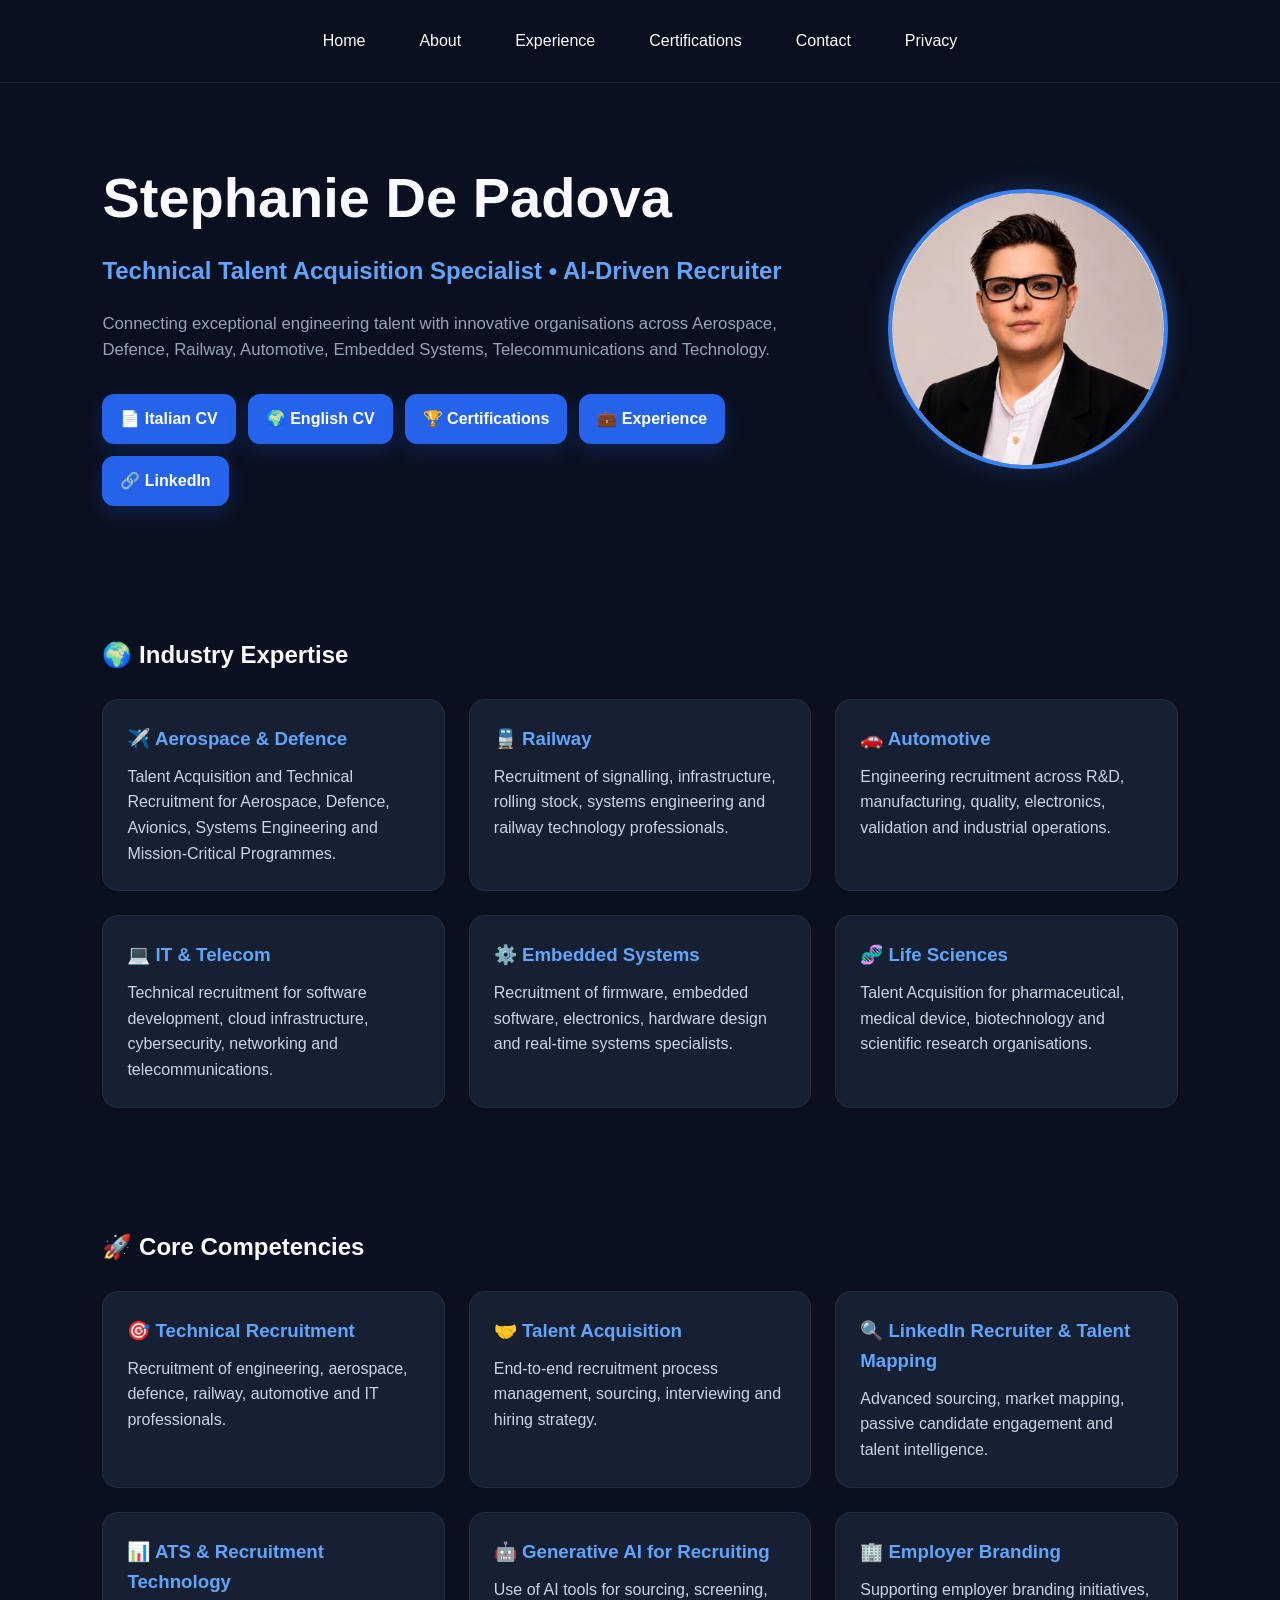
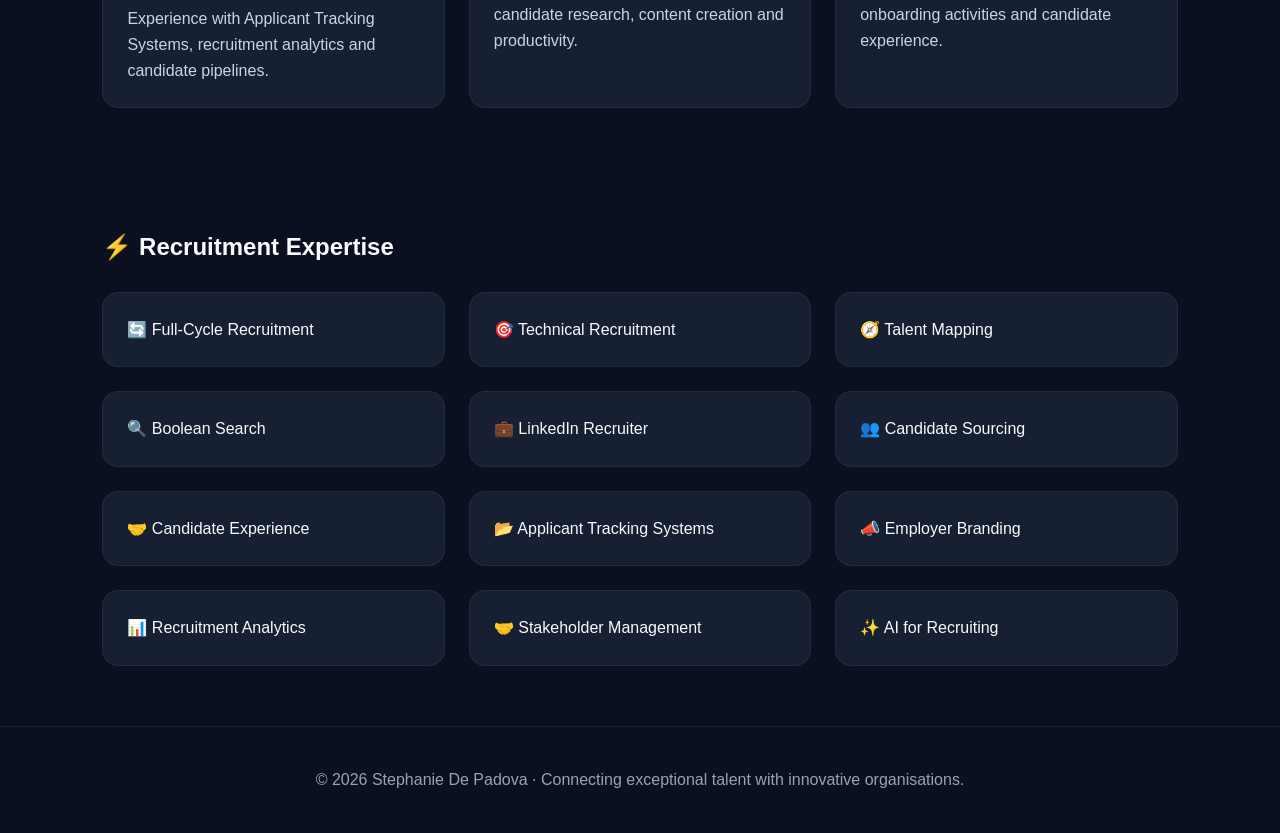
==== index.html @ dc160b80 "Update index.html" ====
<!DOCTYPE html>
<html lang="en">

<head>
    <meta charset="UTF-8">
    <meta name="viewport" content="width=device-width, initial-scale=1.0">

    <title>Stephanie De Padova | Technical Talent Acquisition Specialist</title>

    <meta name="description"
        content="Technical Talent Acquisition Specialist and AI-Driven Recruiter specialized in Aerospace, Defence, Automotive, Railway, Embedded Systems and IT Recruitment.">

    <meta name="author"
        content="Stephanie De Padova">
   
    <meta property="og:locale" content="en_GB">
    <meta name="robots" content="index, follow">
    <meta name="google-site-verification" content="EK9RQEovjqhecQRcg_iZ6jEhXy94Dq5qZXbQ8z_H9nw" />
    <link rel="canonical" href="https://stephaniedepadova-dev.github.io/">
    

    <!-- Open Graph -->
    <meta property="og:title"
        content="Stephanie De Padova | Technical Talent Acquisition Specialist">

    <meta property="og:description"
        content="Technical Talent Acquisition Specialist and AI-Driven Recruiter specialized in Aerospace, Defence, Railway, Automotive, Embedded Systems, IT, Telecommunications and Engineering Recruitment.">

<meta property="og:image"
      content="https://stephaniedepadova-dev.github.io/thumbnail.png">
<meta property="og:url"
      content="https://stephaniedepadova-dev.github.io/">
    <meta property="og:type"
        content="website">

    <meta property="og:site_name"
        content="Stephanie De Padova">

    <!-- Twitter / X -->
    <meta name="twitter:card"
        content="summary_large_image">

    <meta name="twitter:title"
        content="Stephanie De Padova | Technical Talent Acquisition Specialist">

    <meta name="twitter:description"
        content="Technical Talent Acquisition Specialist and AI-Driven Recruiter specialized in Aerospace, Defence, Railway, Automotive, Embedded Systems, IT, Telecommunications and Engineering Recruitment.">

    <meta name="twitter:image"
        content="https://stephaniedepadova-dev.github.io/thumbnail.png">

<link rel="stylesheet" href="style.css">
    <meta name="theme-color" content="#0B1020">
    <link rel="icon" href="favicon.ico" sizes="any">
    <link rel="icon" type="image/png" sizes="32x32" href="favicon-32x32.png">
    <link rel="icon" type="image/png" sizes="16x16" href="favicon-16x16.png">

<script type="application/ld+json">
{
  "@context": "https://schema.org",
  "@type": "Person",
  "@id": "https://stephaniedepadova-dev.github.io/#person",
  "name": "Stephanie De Padova",
  "jobTitle": "Technical Talent Acquisition Specialist",
  "description": "Technical Talent Acquisition Specialist and AI-Driven Recruiter specialized in Aerospace, Defence, Automotive, Railway, Embedded Systems and IT Recruitment.",
  "url": "https://stephaniedepadova-dev.github.io/",
  "image": "https://stephaniedepadova-dev.github.io/photo-site.webp",
  "email": "mailto:stephaniedepadova@gmail.com",
  "address": {
    "@type": "PostalAddress",
    "addressLocality": "Turin",
    "addressCountry": "IT"
  },
  "sameAs": [
    "https://www.linkedin.com/in/stephaniedepadova/"
  ],
  "knowsAbout": [
    "Talent Acquisition",
    "Technical Recruitment",
    "Engineering Recruitment",
    "IT Recruitment",
    "Aerospace Recruitment",
    "Defence Recruitment",
    "Automotive Recruitment",
    "Railway Recruitment",
    "Embedded Systems Recruitment",
    "Artificial Intelligence",
    "Generative AI",
    "Employer Branding",
    "LinkedIn Recruiter",
    "Boolean Search",
    "Talent Mapping",
    "Applicant Tracking Systems"
  ]
}
</script>
    
</head>
<body>

<nav>
    <div class="menu">
        <a href="index.html">Home</a>
        <a href="about.html">About</a>
        <a href="experience.html">Experience</a>
        <a href="certifications.html">Certifications</a>
        <a href="contact.html">Contact</a>
        <a href="privacy.html">Privacy</a>
    </div>
</nav>

<main>

<header class="hero">

    <div class="hero-content">

        <h1>Stephanie De Padova</h1>

        <h2>
            Technical Talent Acquisition Specialist • AI-Driven Recruiter
        </h2>

        <p>
            Connecting exceptional engineering talent with innovative organisations across Aerospace, Defence, Railway, Automotive, Embedded Systems, Telecommunications and Technology.
        </p>

        <div class="buttons">

          <a class="btn"
    href="Stephanie_De_Padova_Talent_Acquisition_Specialist_CV_IT.pdf"
    target="_blank"
    rel="noopener noreferrer">
    📄 Italian CV
</a>
     <a class="btn"
    href="Stephanie_De_Padova_Talent_Acquisition_Specialist_CV_EN.pdf"
    target="_blank"
    rel="noopener noreferrer">
    🌍 English CV
</a>
            <a class="btn"
                href="certifications.html">
                🏆 Certifications
            </a>

            <a class="btn"
                href="experience.html">
                💼 Experience
            </a>

       <a class="btn"
    href="https://www.linkedin.com/in/stephaniedepadova/"
    target="_blank"
    rel="noopener noreferrer">
    🔗 LinkedIn
</a>

        </div>

    </div>

    <div class="hero-photo">

    <img
    src="photo-site.webp"
    width="280"
    height="280"
    decoding="async"
    loading="eager"
    fetchpriority="high"
    alt="Stephanie De Padova - Technical Talent Acquisition Specialist">
    </div>

</header>

<section>

    <h2>🌍 Industry Expertise</h2>

    <div class="grid">

        <div class="card">
            <h3>✈️ Aerospace & Defence</h3>
            <p>Talent Acquisition and Technical Recruitment for Aerospace, Defence, Avionics, Systems Engineering and Mission-Critical Programmes.</p>
        </div>

        <div class="card">
            <h3>🚆 Railway</h3>
            <p>Recruitment of signalling, infrastructure, rolling stock, systems engineering and railway technology professionals.</p>
        </div>

        <div class="card">
            <h3>🚗 Automotive</h3>
            <p>Engineering recruitment across R&D, manufacturing, quality, electronics, validation and industrial operations.</p>
        </div>

        <div class="card">
            <h3>💻 IT & Telecom</h3>
            <p>Technical recruitment for software development, cloud infrastructure, cybersecurity, networking and telecommunications.</p>
        </div>

        <div class="card">
            <h3>⚙️ Embedded Systems</h3>
            <p>Recruitment of firmware, embedded software, electronics, hardware design and real-time systems specialists.</p>
        </div>

        <div class="card">
            <h3>🧬 Life Sciences</h3>
            <p>Talent Acquisition for pharmaceutical, medical device, biotechnology and scientific research organisations.</p>
        </div>

    </div>

</section>

<section>

    <h2>🚀 Core Competencies</h2>

    <div class="grid">

        <div class="card">
            <h3>🎯 Technical Recruitment</h3>
            <p>Recruitment of engineering, aerospace, defence, railway, automotive and IT professionals.</p>
        </div>

        <div class="card">
            <h3>🤝 Talent Acquisition</h3>
            <p>End-to-end recruitment process management, sourcing, interviewing and hiring strategy.</p>
        </div>

        <div class="card">
            <h3>🔍 LinkedIn Recruiter & Talent Mapping</h3>
            <p>Advanced sourcing, market mapping, passive candidate engagement and talent intelligence.</p>
        </div>

        <div class="card">
            <h3>📊 ATS & Recruitment Technology</h3>
            <p>Experience with Applicant Tracking Systems, recruitment analytics and candidate pipelines.</p>
        </div>

        <div class="card">
            <h3>🤖 Generative AI for Recruiting</h3>
            <p>Use of AI tools for sourcing, screening, candidate research, content creation and productivity.</p>
        </div>

        <div class="card">
            <h3>🏢 Employer Branding</h3>
            <p>Supporting employer branding initiatives, onboarding activities and candidate experience.</p>
        </div>

    </div>

</section>
<section>
    <h2>⚡ Recruitment Expertise</h2>

    <div class="grid">

        <div class="card">🔄 Full-Cycle Recruitment</div>
        <div class="card">🎯 Technical Recruitment</div>
        <div class="card">🧭 Talent Mapping</div>
        <div class="card">🔍 Boolean Search</div>
        <div class="card">💼 LinkedIn Recruiter</div>
        <div class="card">👥 Candidate Sourcing</div>
        <div class="card">🤝 Candidate Experience</div>
        <div class="card">📂 Applicant Tracking Systems</div>
        <div class="card">📣 Employer Branding</div>
        <div class="card">📊 Recruitment Analytics</div>
        <div class="card">🤝 Stakeholder Management</div>
        <div class="card">✨ AI for Recruiting</div>

    </div>

</section>

</main>

<footer>
  © 2026 Stephanie De Padova · Connecting exceptional talent with innovative organisations.
</footer>

<script src="main.js"></script>

</body>
</html>
---- style.css ----
:root{
--bg:#0B1020;
--card:#172033;
--primary:#3B82F6;
--primary-hover:#60A5FA;
--text:#F8FAFC;
--muted:#94A3B8;
}

*{margin:0;padding:0;box-sizing:border-box;}
html{scroll-behavior:smooth;overflow-x:hidden;}
body{
font-family:Inter,Arial,sans-serif;
background:var(--bg);
color:var(--text);
line-height:1.6;
-webkit-font-smoothing:antialiased;
-moz-osx-font-smoothing:grayscale;
text-rendering:optimizeLegibility;
overflow-x:hidden;
}

nav{
display:flex;
justify-content:center;
align-items:center;
padding:20px 8%;
background:rgba(11,16,32,.9);
border-bottom:1px solid rgba(255,255,255,.08);
position:sticky;
top:0;
z-index:1000;
backdrop-filter:blur(10px);
}

.menu{display:flex;gap:30px;flex-wrap:wrap;justify-content:center;}
nav a{
color:#fff;
text-decoration:none;
font-weight:500;
padding:8px 12px;
transition:.3s;
}
nav a:hover{color:#60A5FA;}

.hero{
max-width:1280px;
margin:auto;
padding:70px 8%;
display:grid;
grid-template-columns:1.6fr 300px;
gap:50px;
align-items:center;
}

.hero-content h1{
font-size:3.5rem;
margin-bottom:10px;
white-space:nowrap;
}

.hero-content h2{
font-size:1.5rem;
color:#60A5FA;
margin-bottom:20px;
font-weight:600;
white-space:nowrap;
}

.hero-content p{
color:var(--muted);
font-size:1.05rem;
max-width:700px;
margin-bottom:30px;
}

.buttons{display:flex;flex-wrap:wrap;gap:12px;}

.btn{
background:#2563EB;
color:#fff;
text-decoration:none;
padding:12px 18px;
border-radius:12px;
font-weight:600;
transition:.3s;
box-shadow:0 8px 20px rgba(37,99,235,.2);
}
.btn:hover{background:#1D4ED8;transform:translateY(-2px);}

.hero-photo{display:flex;justify-content:center;}
.hero-photo img{
width:280px;
height:280px;
object-fit:cover;
border-radius:50%;
border:4px solid #3B82F6;
box-shadow:0 0 25px rgba(59,130,246,.25);
}

section{max-width:1280px;margin:auto;padding:60px 8%;}
section h2{margin-bottom:25px;}

.grid{
display:grid;
grid-template-columns:repeat(auto-fit,minmax(280px,1fr));
gap:24px;
}

.card{
background:var(--card);
padding:24px;
border-radius:16px;
border:1px solid rgba(255,255,255,.05);
transition:.3s;
height:100%;
}
.card:hover{transform:translateY(-5px);box-shadow:0 15px 35px rgba(0,0,0,.25);}
.card h3{color:#60A5FA;margin-bottom:10px;}
.card p{color:#CBD5E1;}

footer{
text-align:center;
padding:40px 20px;
color:var(--muted);
border-top:1px solid rgba(255,255,255,.08);
}

@media (max-width:992px){
.hero{
grid-template-columns:1fr;
text-align:center;
padding:50px 24px;
gap:30px;
}
.hero-content{text-align:center;}
.hero-content h1{
font-size:2.4rem;
white-space:normal;
overflow-wrap:anywhere;
}
.hero-content h2{
font-size:1.3rem;
white-space:normal;
line-height:1.4;
}
.hero-content p{
margin:0 auto 30px;
max-width:700px;
}
.buttons{justify-content:center;}
.hero-photo{
order:-1;
margin:0;
}
.hero-photo img{
width:220px;
height:220px;
}
}

@media (max-width:768px){
nav{padding:15px;}
.menu{gap:10px;}

.hero{
display:flex;
flex-direction:column;
padding:40px 20px;
gap:24px;
text-align:center;
}

.hero-photo{order:-1;}
.hero-photo img{
width:180px;
height:180px;
}

.hero-content h1{
font-size:2rem;
white-space:normal;
overflow-wrap:anywhere;
line-height:1.2;
}

.hero-content h2{
font-size:1.15rem;
line-height:1.4;
white-space:normal;
}

.hero-content p{
font-size:1rem;
margin:0 auto 25px;
}

.buttons{
display:flex;
flex-direction:column;
align-items:center;
width:100%;
}

.btn{
width:100%;
max-width:300px;
text-align:center;
}
}

nav a:focus-visible,
.btn:focus-visible{
outline:2px solid #60A5FA;
outline-offset:4px;
}

::selection{
background:#3B82F6;
color:#fff;
}
/* CONTACT LINKS */

.linkedin-link,
.contact-link{
    color:#60A5FA;
    text-decoration:none;
    font-weight:600;
    transition:.3s ease;
}
.linkedin-link:link,
.linkedin-link:visited,
.contact-link:link,
.contact-link:visited{
    color:#60A5FA;
}

.linkedin-link:hover,
.contact-link:hover{
    color:#FFFFFF;
}
/* CONTACT */

.contact-link,
.contact-link:link,
.contact-link:visited{
color:#60A5FA;
text-decoration:none;
font-weight:600;
}

.contact-link:hover{
color:#FFFFFF;
}
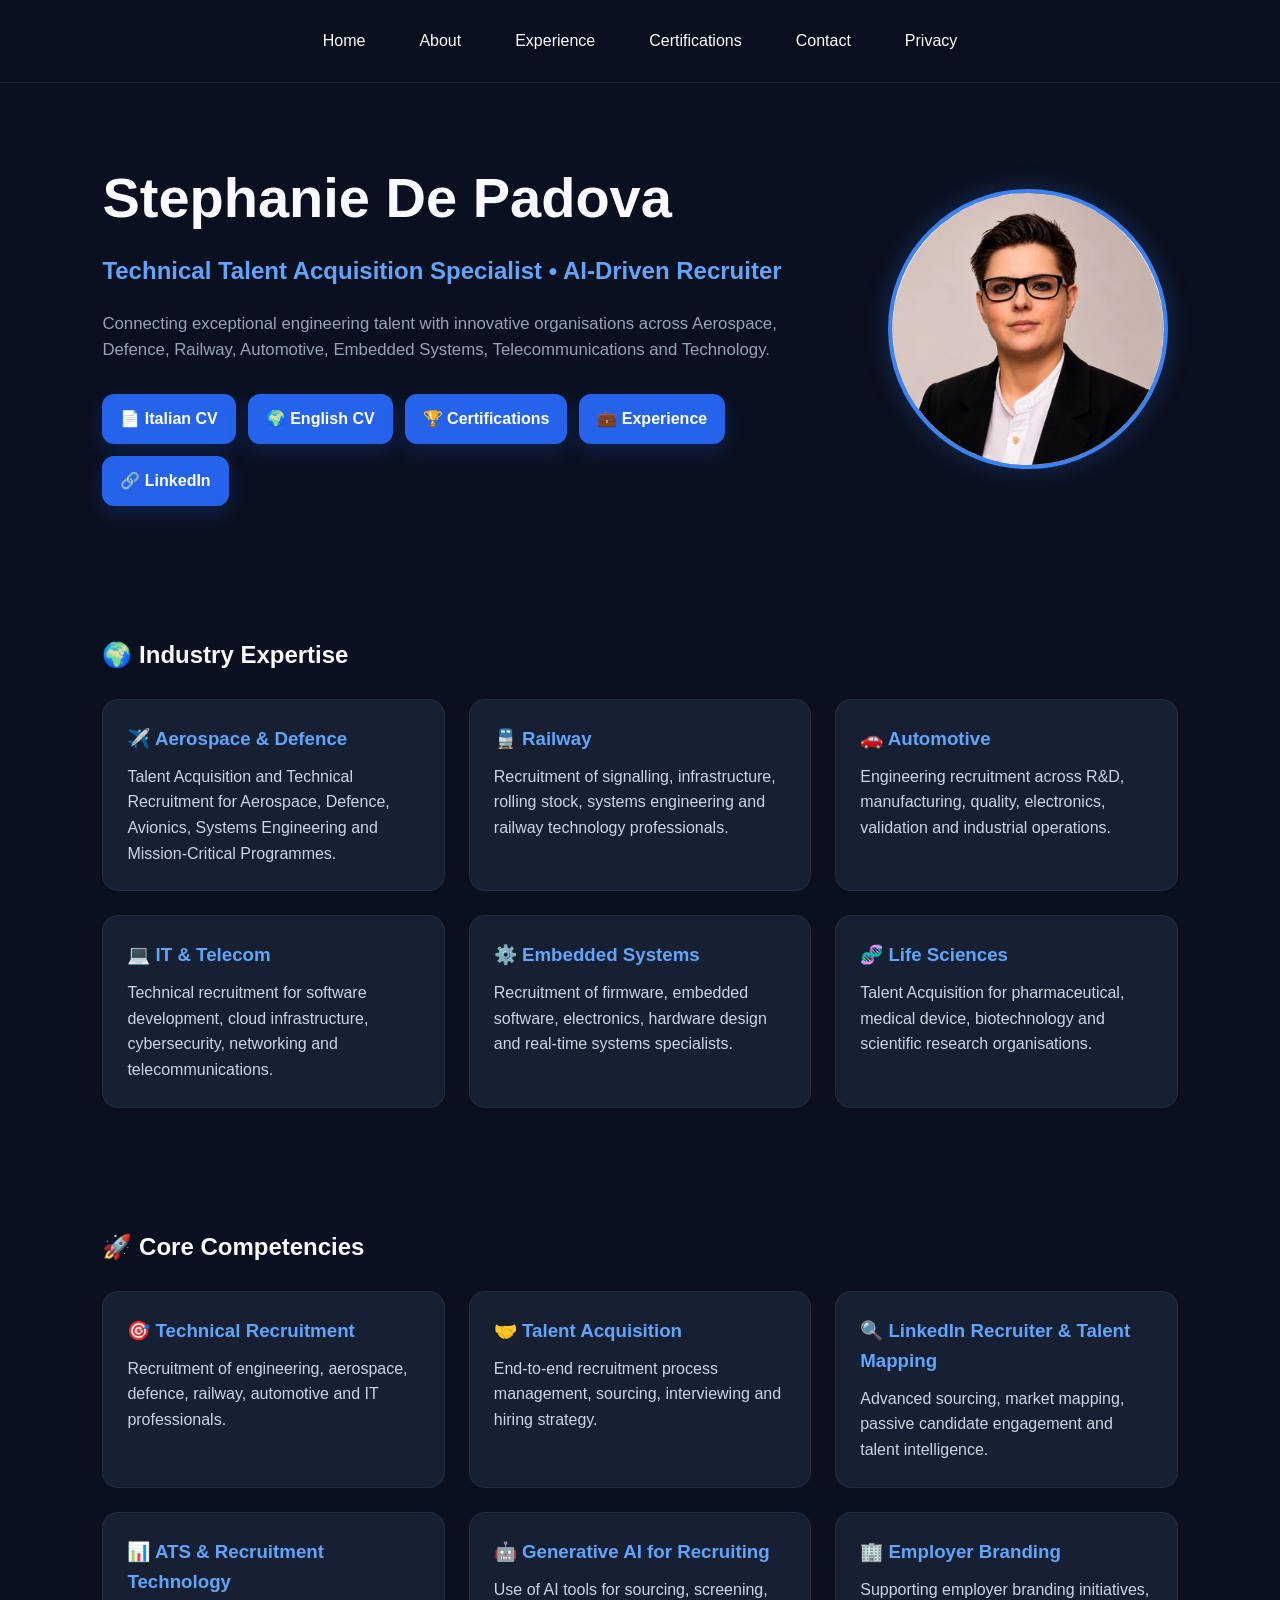
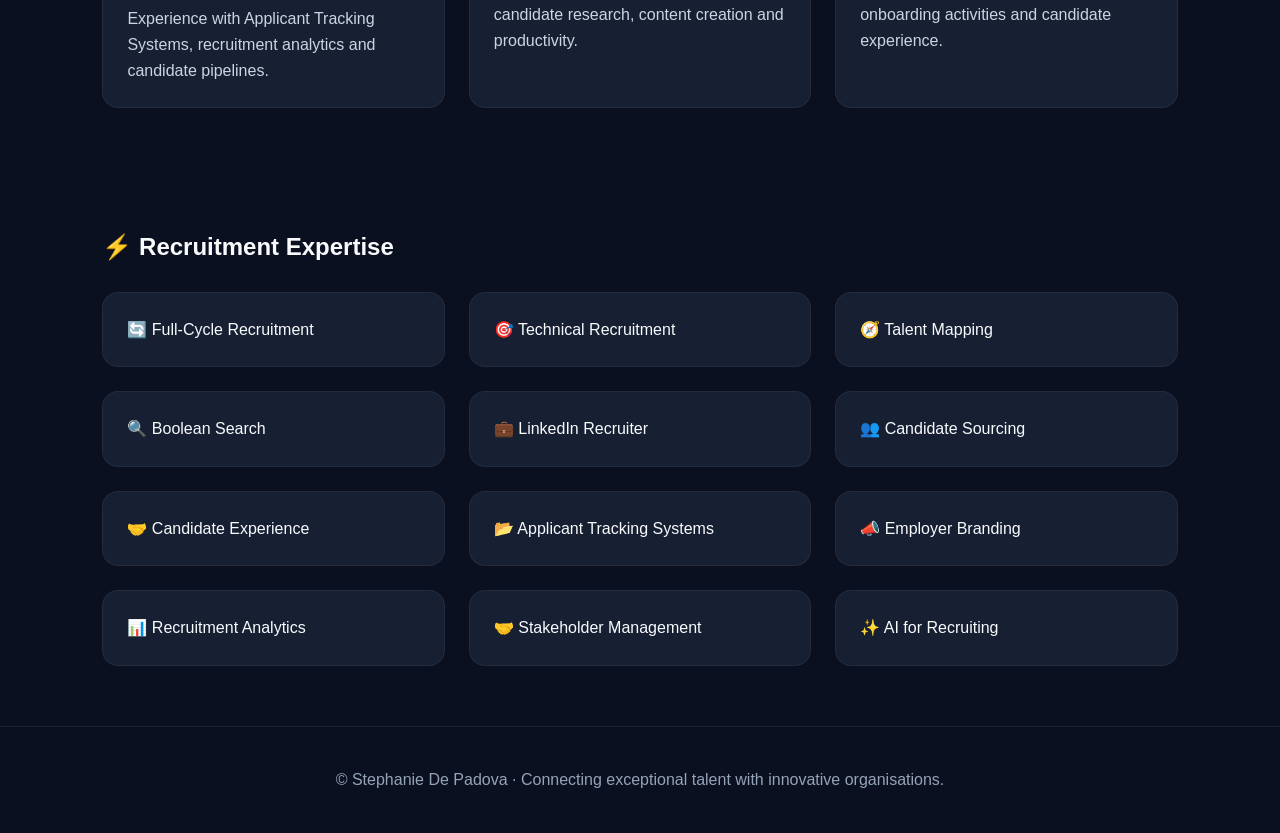
==== commit be5d525d: "Update index.html" ====
--- a/index.html
+++ b/index.html
@@ -5,7 +5,7 @@
     <meta charset="UTF-8">
     <meta name="viewport" content="width=device-width, initial-scale=1.0">
 
-    <title>Stephanie De Padova | Technical Talent Acquisition Specialist</title>
+    <title>Stephanie De Padova | Talent Acquisition Specialist | Engineering & Technology Recruitment</title>
 
     <meta name="description"
         content="Technical Talent Acquisition Specialist and AI-Driven Recruiter specialized in Aerospace, Defence, Automotive, Railway, Embedded Systems and IT Recruitment.">
@@ -21,7 +21,7 @@
 
     <!-- Open Graph -->
     <meta property="og:title"
-        content="Stephanie De Padova | Technical Talent Acquisition Specialist">
+      content="Stephanie De Padova | Talent Acquisition Specialist | Engineering & Technology Recruitment">
 
     <meta property="og:description"
         content="Technical Talent Acquisition Specialist and AI-Driven Recruiter specialized in Aerospace, Defence, Railway, Automotive, Embedded Systems, IT, Telecommunications and Engineering Recruitment.">
@@ -40,8 +40,8 @@
     <meta name="twitter:card"
         content="summary_large_image">
 
-    <meta name="twitter:title"
-        content="Stephanie De Padova | Technical Talent Acquisition Specialist">
+<meta name="twitter:title"
+      content="Stephanie De Padova | Talent Acquisition Specialist | Engineering & Technology Recruitment">
 
     <meta name="twitter:description"
         content="Technical Talent Acquisition Specialist and AI-Driven Recruiter specialized in Aerospace, Defence, Railway, Automotive, Embedded Systems, IT, Telecommunications and Engineering Recruitment.">
@@ -54,43 +54,56 @@
     <link rel="icon" href="favicon.ico" sizes="any">
     <link rel="icon" type="image/png" sizes="32x32" href="favicon-32x32.png">
     <link rel="icon" type="image/png" sizes="16x16" href="favicon-16x16.png">
-
+    <link rel="apple-touch-icon" sizes="180x180" href="apple-touch-icon.png">
+    <link rel="manifest" href="site.webmanifest">
 <script type="application/ld+json">
 {
   "@context": "https://schema.org",
-  "@type": "Person",
-  "@id": "https://stephaniedepadova-dev.github.io/#person",
-  "name": "Stephanie De Padova",
-  "jobTitle": "Technical Talent Acquisition Specialist",
-  "description": "Technical Talent Acquisition Specialist and AI-Driven Recruiter specialized in Aerospace, Defence, Automotive, Railway, Embedded Systems and IT Recruitment.",
-  "url": "https://stephaniedepadova-dev.github.io/",
-  "image": "https://stephaniedepadova-dev.github.io/photo-site.webp",
-  "email": "mailto:stephaniedepadova@gmail.com",
-  "address": {
-    "@type": "PostalAddress",
-    "addressLocality": "Turin",
-    "addressCountry": "IT"
-  },
-  "sameAs": [
-    "https://www.linkedin.com/in/stephaniedepadova/"
-  ],
-  "knowsAbout": [
-    "Talent Acquisition",
-    "Technical Recruitment",
-    "Engineering Recruitment",
-    "IT Recruitment",
-    "Aerospace Recruitment",
-    "Defence Recruitment",
-    "Automotive Recruitment",
-    "Railway Recruitment",
-    "Embedded Systems Recruitment",
-    "Artificial Intelligence",
-    "Generative AI",
-    "Employer Branding",
-    "LinkedIn Recruiter",
-    "Boolean Search",
-    "Talent Mapping",
-    "Applicant Tracking Systems"
+  "@graph": [
+    {
+      "@type": "Person",
+      "@id": "https://stephaniedepadova-dev.github.io/#person",
+      "name": "Stephanie De Padova",
+      "jobTitle": "Talent Acquisition Specialist",
+      "description": "Technical Talent Acquisition Specialist specializing in Engineering, Aerospace, Defence, Automotive, Railway and IT Recruitment.",
+      "url": "https://stephaniedepadova-dev.github.io/",
+      "image": "https://stephaniedepadova-dev.github.io/photo-site.webp",
+      "email": "mailto:stephaniedepadova@gmail.com",
+      "address": {
+        "@type": "PostalAddress",
+        "addressLocality": "Turin",
+        "addressCountry": "IT"
+      },
+      "sameAs": [
+        "https://www.linkedin.com/in/stephaniedepadova/"
+      ],
+      "knowsAbout": [
+        "Talent Acquisition",
+        "Technical Recruitment",
+        "Engineering Recruitment",
+        "IT Recruitment",
+        "Artificial Intelligence",
+        "Employer Branding",
+        "Boolean Search",
+        "Talent Mapping",
+        "LinkedIn Recruiter"
+      ],
+      "knowsLanguage": [
+        "English",
+        "Italian"
+      ]
+    },
+    {
+      "@type": "WebSite",
+      "@id": "https://stephaniedepadova-dev.github.io/#website",
+      "url": "https://stephaniedepadova-dev.github.io/",
+      "name": "Stephanie De Padova",
+      "description": "Portfolio of Stephanie De Padova - Talent Acquisition Specialist",
+      "publisher": {
+        "@id": "https://stephaniedepadova-dev.github.io/#person"
+      },
+      "inLanguage": "en"
+    }
   ]
 }
 </script>
@@ -278,7 +291,7 @@
 </main>
 
 <footer>
-  © 2026 Stephanie De Padova · Connecting exceptional talent with innovative organisations.
+   © <span id="current-year"></span> Stephanie De Padova · Connecting exceptional talent with innovative organisations.
 </footer>
 
 <script src="main.js"></script>
--- a/style.css
+++ b/style.css
@@ -56,7 +56,7 @@
 .hero-content h1{
 font-size:3.5rem;
 margin-bottom:10px;
-white-space:nowrap;
+white-space:normal;
 }
 
 .hero-content h2{
@@ -64,7 +64,7 @@
 color:#60A5FA;
 margin-bottom:20px;
 font-weight:600;
-white-space:nowrap;
+white-space:normal;
 }
 
 .hero-content p{
@@ -74,7 +74,12 @@
 margin-bottom:30px;
 }
 
-.buttons{display:flex;flex-wrap:wrap;gap:12px;}
+.buttons{
+    display:flex;
+    flex-wrap:wrap;
+    gap:12px;
+    align-items:center;   /* facoltativo ma va bene */
+}
 
 .btn{
 background:#2563EB;
@@ -114,8 +119,24 @@
 border:1px solid rgba(255,255,255,.05);
 transition:.3s;
 height:100%;
-}
-.card:hover{transform:translateY(-5px);box-shadow:0 15px 35px rgba(0,0,0,.25);}
+color:inherit;
+text-decoration:none;
+display:block;
+}
+.card:hover{
+transform:translateY(-5px);
+box-shadow:0 15px 35px rgba(0,0,0,.25);
+text-decoration:none;
+}
+.card:link,
+.card:visited{
+color:inherit;
+text-decoration:none;
+}
+
+.card:hover h3{
+color:#8BB9FF;
+}
 .card h3{color:#60A5FA;margin-bottom:10px;}
 .card p{color:#CBD5E1;}
 
@@ -219,6 +240,11 @@
 background:#3B82F6;
 color:#fff;
 }
+.contact-link:focus-visible{
+    outline:2px solid #60A5FA;
+    outline-offset:4px;
+}
+
 /* CONTACT LINKS */
 
 .linkedin-link,
@@ -228,6 +254,7 @@
     font-weight:600;
     transition:.3s ease;
 }
+
 .linkedin-link:link,
 .linkedin-link:visited,
 .contact-link:link,
@@ -239,16 +266,8 @@
 .contact-link:hover{
     color:#FFFFFF;
 }
-/* CONTACT */
-
-.contact-link,
-.contact-link:link,
-.contact-link:visited{
-color:#60A5FA;
-text-decoration:none;
-font-weight:600;
-}
-
-.contact-link:hover{
-color:#FFFFFF;
-}
+
+.contact-link:focus-visible{
+    outline:2px solid #60A5FA;
+    outline-offset:4px;
+}
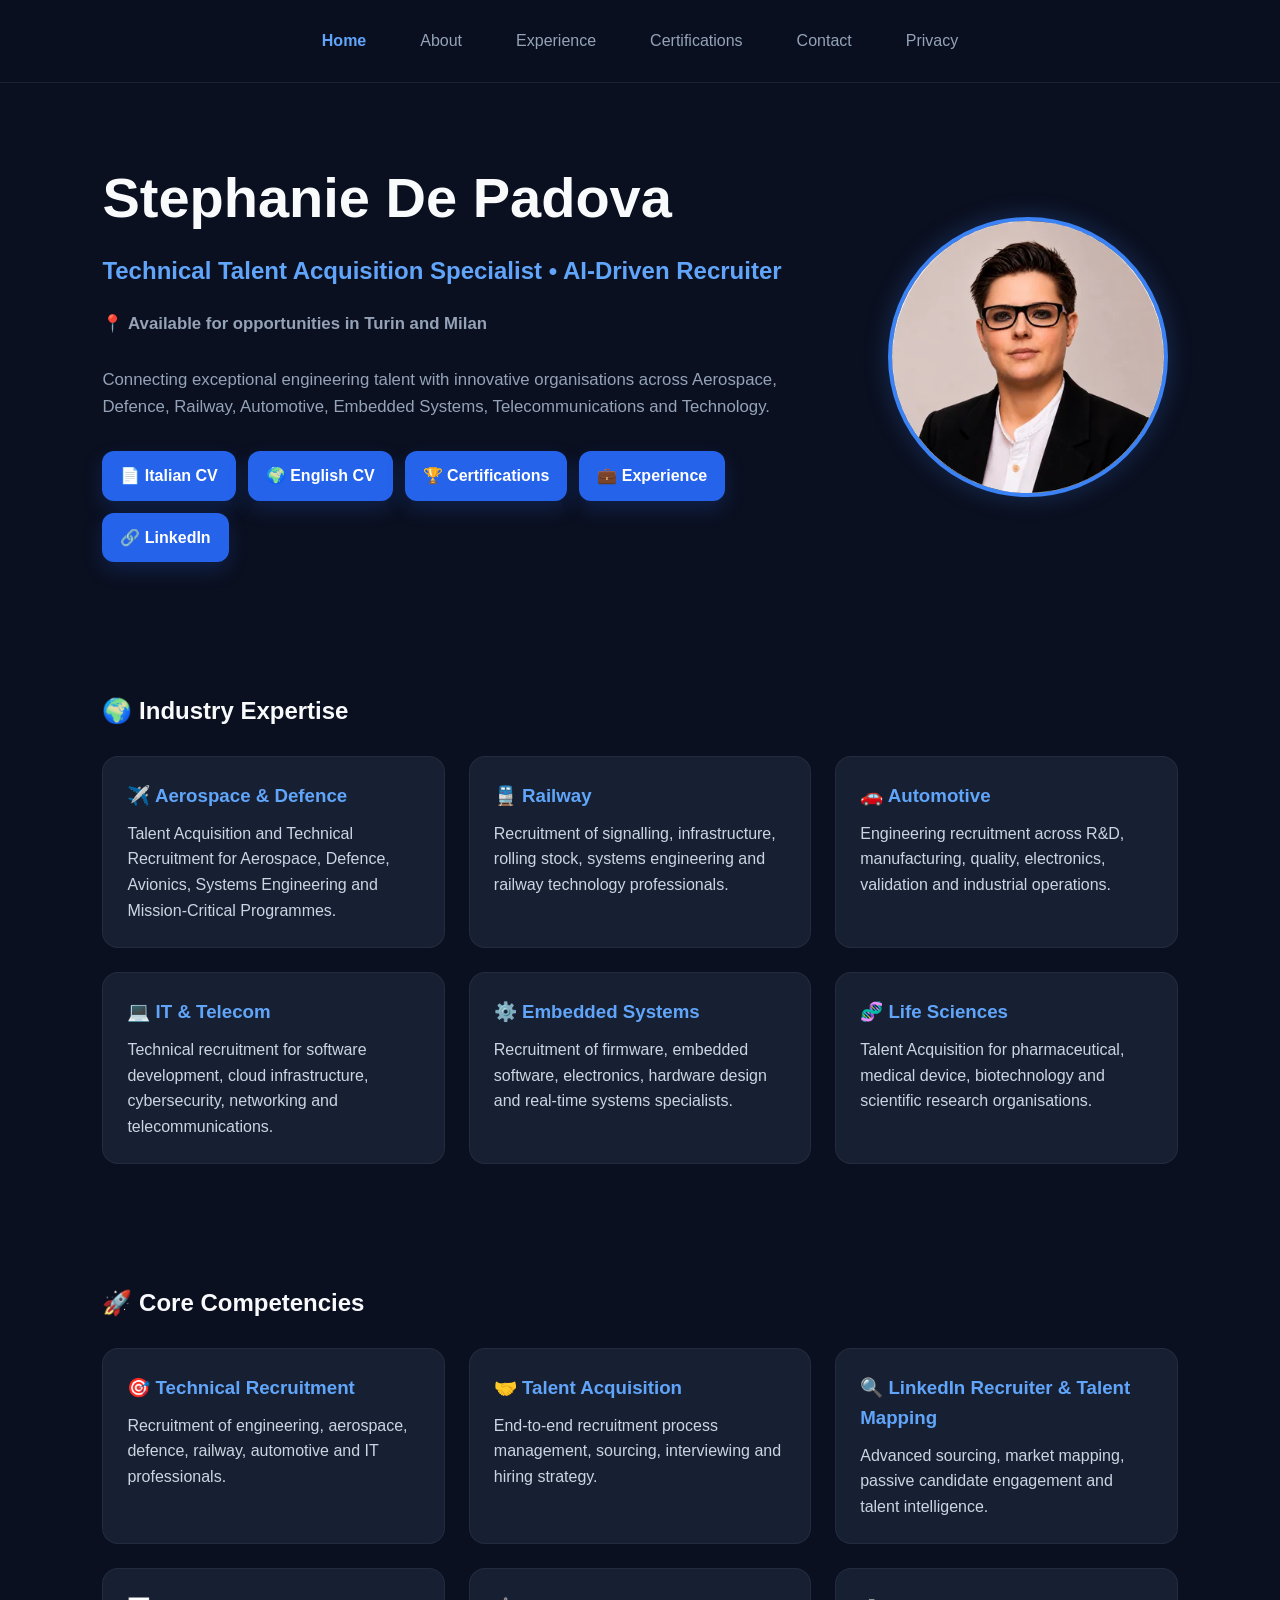
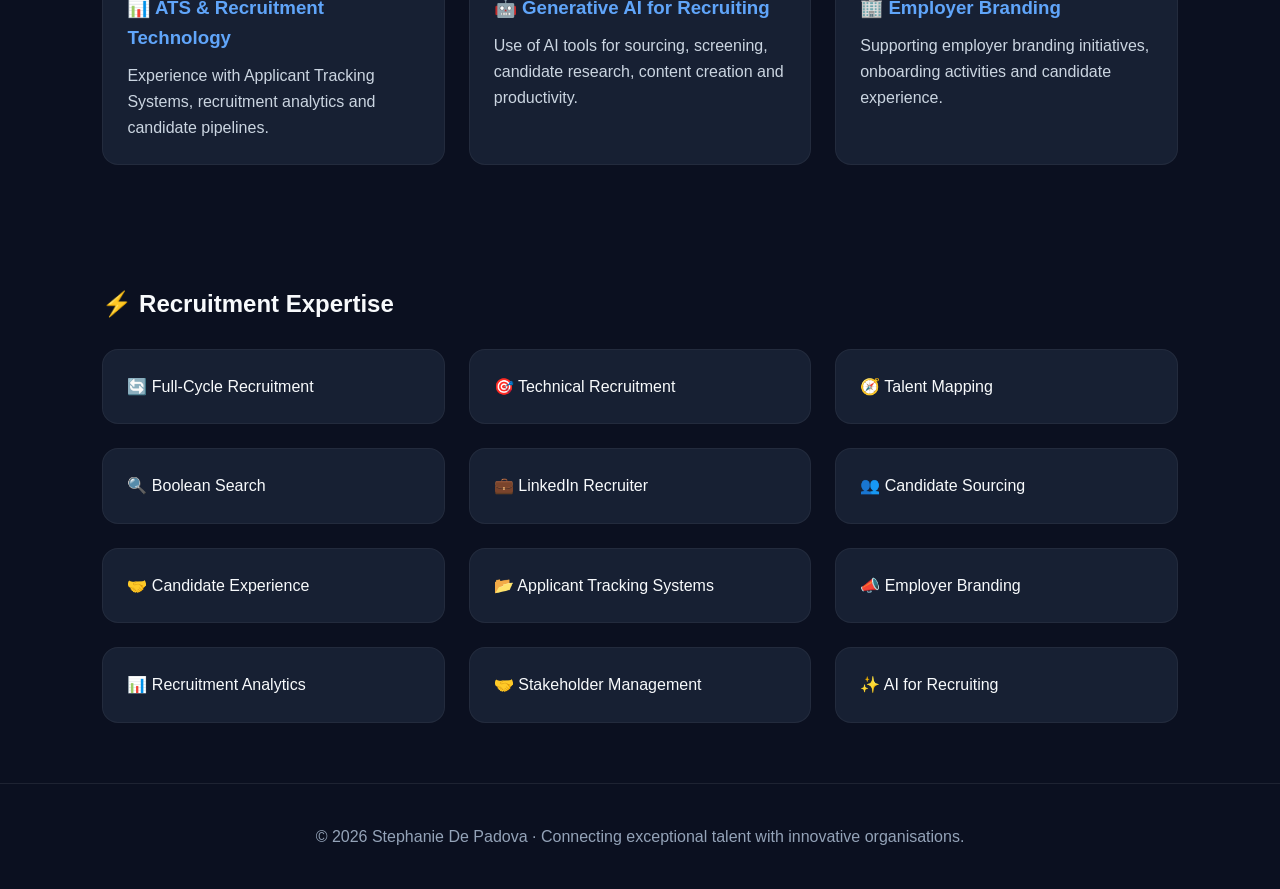
==== commit 3d2c59ce: "Update index.html" ====
--- a/index.html
+++ b/index.html
@@ -128,15 +128,21 @@
 
     <div class="hero-content">
 
-        <h1>Stephanie De Padova</h1>
-
-        <h2>
-            Technical Talent Acquisition Specialist • AI-Driven Recruiter
-        </h2>
-
-        <p>
-            Connecting exceptional engineering talent with innovative organisations across Aerospace, Defence, Railway, Automotive, Embedded Systems, Telecommunications and Technology.
-        </p>
+    <h1>
+Stephanie De Padova
+</h1>
+
+<h2>
+Technical Talent Acquisition Specialist • AI-Driven Recruiter
+</h2>
+
+<p class="location">
+📍 <strong>Available for opportunities in Turin and Milan</strong>
+</p>
+
+<p>
+Connecting exceptional engineering talent with innovative organisations across Aerospace, Defence, Railway, Automotive, Embedded Systems, Telecommunications and Technology.
+</p>
 
         <div class="buttons">
 
--- a/style.css
+++ b/style.css
@@ -33,15 +33,30 @@
 backdrop-filter:blur(10px);
 }
 
-.menu{display:flex;gap:30px;flex-wrap:wrap;justify-content:center;}
+.menu{
+display:flex;
+gap:30px;
+flex-wrap:wrap;
+justify-content:center;
+}
+
 nav a{
-color:#fff;
+color:var(--muted);
 text-decoration:none;
 font-weight:500;
 padding:8px 12px;
-transition:.3s;
-}
-nav a:hover{color:#60A5FA;}
+border-radius:8px;
+transition:color .25s ease;
+}
+
+nav a:hover,
+nav a.active{
+color:var(--primary-hover);
+}
+
+nav a.active{
+font-weight:600;
+}
 
 .hero{
 max-width:1280px;
@@ -117,7 +132,10 @@
 padding:24px;
 border-radius:16px;
 border:1px solid rgba(255,255,255,.05);
-transition:.3s;
+transition:
+    transform .35s ease,
+    box-shadow .35s ease,
+    border-color .35s ease;
 height:100%;
 color:inherit;
 text-decoration:none;
@@ -125,7 +143,8 @@
 }
 .card:hover{
 transform:translateY(-5px);
-box-shadow:0 15px 35px rgba(0,0,0,.25);
+box-shadow:0 18px 40px rgba(0,0,0,.28);
+border-color:rgba(96,165,250,.20);
 text-decoration:none;
 }
 .card:link,
@@ -271,3 +290,20 @@
     outline:2px solid #60A5FA;
     outline-offset:4px;
 }
+
+
+/* Professional card reveal */
+.card{
+opacity:0;
+transform:translateY(18px);
+transition:opacity .55s ease, transform .55s ease, box-shadow .3s ease;
+}
+.card.show{
+opacity:1;
+transform:translateY(0);
+}
+.card:hover{
+transform:translateY(-4px);
+box-shadow:0 18px 40px rgba(0,0,0,.28);
+border-color:rgba(96,165,250,.25);
+}
